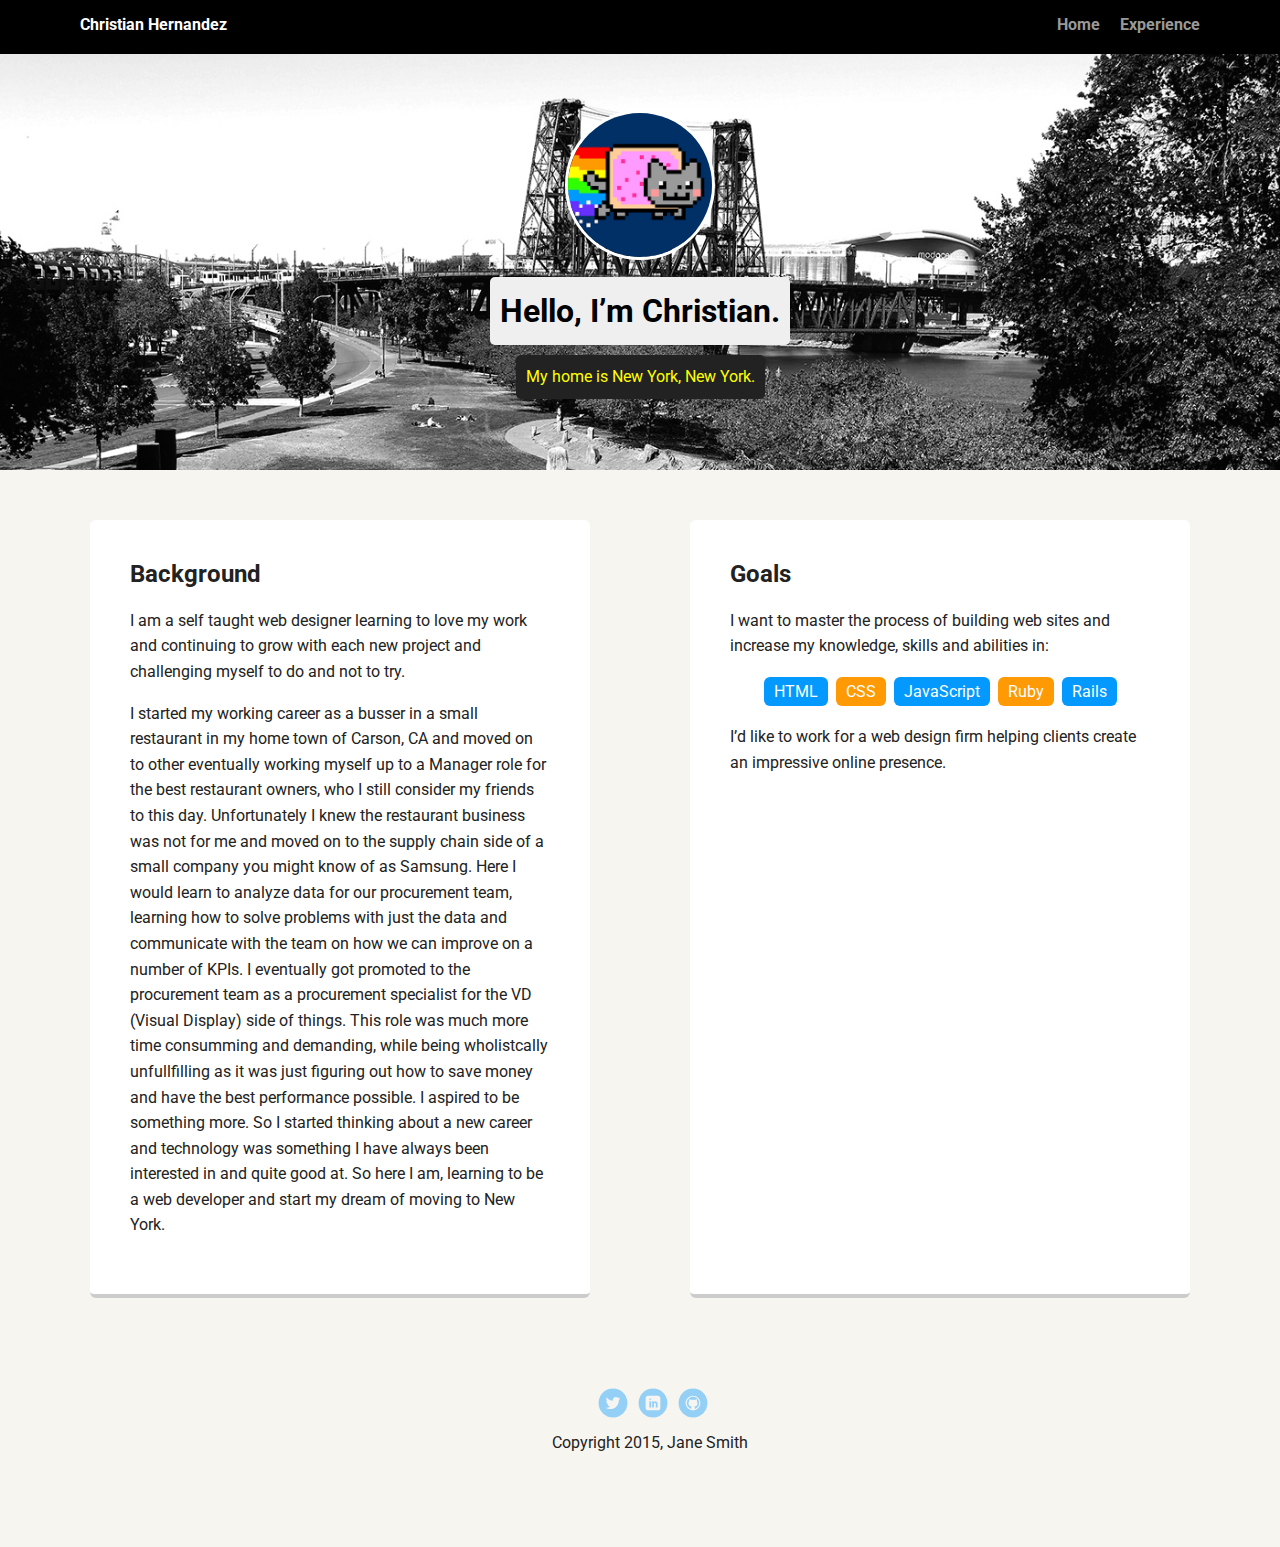
==== portfolio_update_v1/index.html @ cfdc10d5 "Project 1 files" ====
<!doctype html>
<html lang="en">
<head>
  <meta charset="utf-8">
  <title>Christian Hernandez's Profile</title>
  <meta name="viewport" content="width=device-width, initial-scale=1.0">
  <link rel="stylesheet" href="styles.css">
  <link href="https://fonts.googleapis.com/css?family=Muli%7CRoboto:400,300,500,700,900" rel="stylesheet"></head>
  <body>

    <div class="main-nav">
        <ul class="nav">
          <li class="name">Christian Hernandez</li>
          <li><a href="portfolio_update_v1/index.html">Home</a></li>
          <li><a href="portfolio_update_v1/experience.html">Experience</a></li>
        </ul>
    </div>

    <header>
      <img src="images/me.png" alt="Drawing of Jane Smith" class="profile-image">
      <h1 class="tag name">Hello, I’m Christian.</h1>
      <p class="tag location">My home is New York, New York.</p>
    </header>

    <main class="flex">
      <div class="card">
        <h2>Background</h2>
        <p>I am a self taught web designer learning to love my work and continuing to grow with each new project and challenging myself to do and not to try.</p>
        <p>I started my working career as a busser in a small restaurant in my home town of Carson, CA and moved on to other eventually working myself up to a Manager role for the best restaurant owners, who I still consider my friends to this day. Unfortunately I knew the restaurant business was not for me and moved on to
        the supply chain side of a small company you might know of as Samsung. Here I would learn to analyze data for our procurement team, learning how to solve problems with just the data and communicate with the team on how we can improve on a number of KPIs.
        I eventually got promoted to the procurement team as a procurement specialist for the VD (Visual Display) side of things. This role was much more time consumming and demanding, while being wholistcally unfullfilling as it was just figuring out how to save money and have the best performance possible.
        I aspired to be something more. So I started thinking about a new career and technology was something I have always been interested in and quite good at. So here I am, learning to be a web developer and start my dream of moving to New York.</p>
      </div>

      <div class="card">
        <h2>Goals</h2>
        <p>I want to master the process of building web sites and increase my knowledge, skills and abilities in:</p>
        <ul class="skills">
          <li>HTML</li>
          <li>CSS</li>
          <li>JavaScript</li>
          <li>Ruby</li>
          <li>Rails</li>
        </ul>
        <p>I’d like to work for a web design firm helping clients create an impressive online presence.</p>
      </div>

    </main>
    <footer>
      <ul>
        <li><a href="#" class="social twitter">Twitter</a></li>
        <li><a href="#" class="social linkedin">LinkedIn</a></li>
        <li><a href="#" class="social github">Github</a></li>
      </ul>
      <p class="copyright">Copyright 2015, Jane Smith</p>
    </footer>
  </body>
  </html>
---- portfolio_update_v1/styles.css ----
/* Global Layout Set-up */
* { 
  box-sizing: border-box;
}
  
body {
  margin: 0;
  padding: 0;
  text-align: center;
  font-family: 'Roboto', sans-serif;
  color: #222;
  background: #f7f5f0;
}
/* Link Styles */

a {
  text-decoration: none;
  color: #999;
}
a:hover {
  color: #6633ff;
}

/* Section Styles */

.main-nav {
  width: 100%;
  background: black;
  min-height: 30px;
  padding: 10px;
  position: fixed;
  text-align: center;
}
.nav {
  display: flex;
  justify-content: space-around;
  font-weight: 700;
  list-style-type: none;
  margin: 0 auto;
  padding: 0;
}

.nav .name {
    display: block;
    margin-right: auto;
    color: white;
}
.nav li {
  padding: 5px 10px 10px 10px;
}
.nav a {
  transition: all .5s;
}
.nav a:hover {
  color: white
}

header {
  text-align: center;
  background: url('images/portland.jpg') no-repeat top center ;
  background-size: cover;
  overflow: hidden;
  padding-top: 60px;
}
header {
  line-height: 1.5;
}
header .profile-image {
  margin-top: 50px;
  width: 150px;
  height: 150px;
  border-radius: 50%;
  border: 3px solid white;
  transition: all .5s;
}
header .profile-image:hover {
  transform: scale(1.2) rotate(5deg);
}
.tag {
  background-color: #efefef;
  color: black;
  padding: 10px;
  border-radius: 5px;
  display: table;
  margin: 10px auto;
} 
.location {
  background-color: #222;
  color: yellow;
}
.card {
  margin: 30px;
  padding: 20px 40px 40px;
  max-width: 500px;
  text-align: left;
  background: #fff;
  border-bottom: 4px solid #ccc;
  border-radius: 6px;
  transition: all .5s;
}
.card:hover {
  border-color: #ff99ff;
}

ul.skills {
  padding: 0;
  text-align: center;
}

.skills li {
  border-radius: 6px;
  display: inline-block;
  background: #ff9904;
  color: white;
  padding: 5px 10px;
  margin: 2px;
}

.skills li:nth-child(odd) {
  background: #0399ff;
}

footer {
  width: 100%;
  min-height: 30px;
  padding: 20px 0 40px 20px;
}

footer .copyright {
  top: -8px;
  font-size: .75em;
}

footer ul {
  list-style-type: none;
  margin: 0;
  padding: 0;
}

footer ul li {
  display: inline-block;
}

a.social {
  display: inline-block;
  text-indent: -9999px;
  margin-left: 5px;
  width: 30px;
  height: 30px;
  background-size: 30px 30px;
  opacity: .4;
  transition: all .5s;
}
a.twitter {
  background-image: url(images/twitter.svg);
}
a.linkedin {
  background-image: url(images/linkedin.svg);
}
a.github {
  background-image: url(images/github.svg);
}
a.social:hover {
  opacity: 1;
}
.clearfix {
  clear: both;
}

/* Styles for larger screens */
@media screen and (min-width: 720px) {
  
  .flex {
      display: -ms-flexbox;      /* TWEENER - IE 10 */
      display: flex; 
      max-width: 1200px;
      -ms-flex-pack: distribute;
      justify-content: space-around;
      margin: 0 auto;
  }

  header {
    min-height: 470px;
  }

  .nav {
    max-width: 1200px;
    padding: 0 30px;
  }


  main {
    padding-top: 20px;
  }

  main p {
    line-height: 1.6em;
  }

  footer {
    font-size: 1.3em;
    max-width: 1200px;
    margin: 40px auto;
  }

}
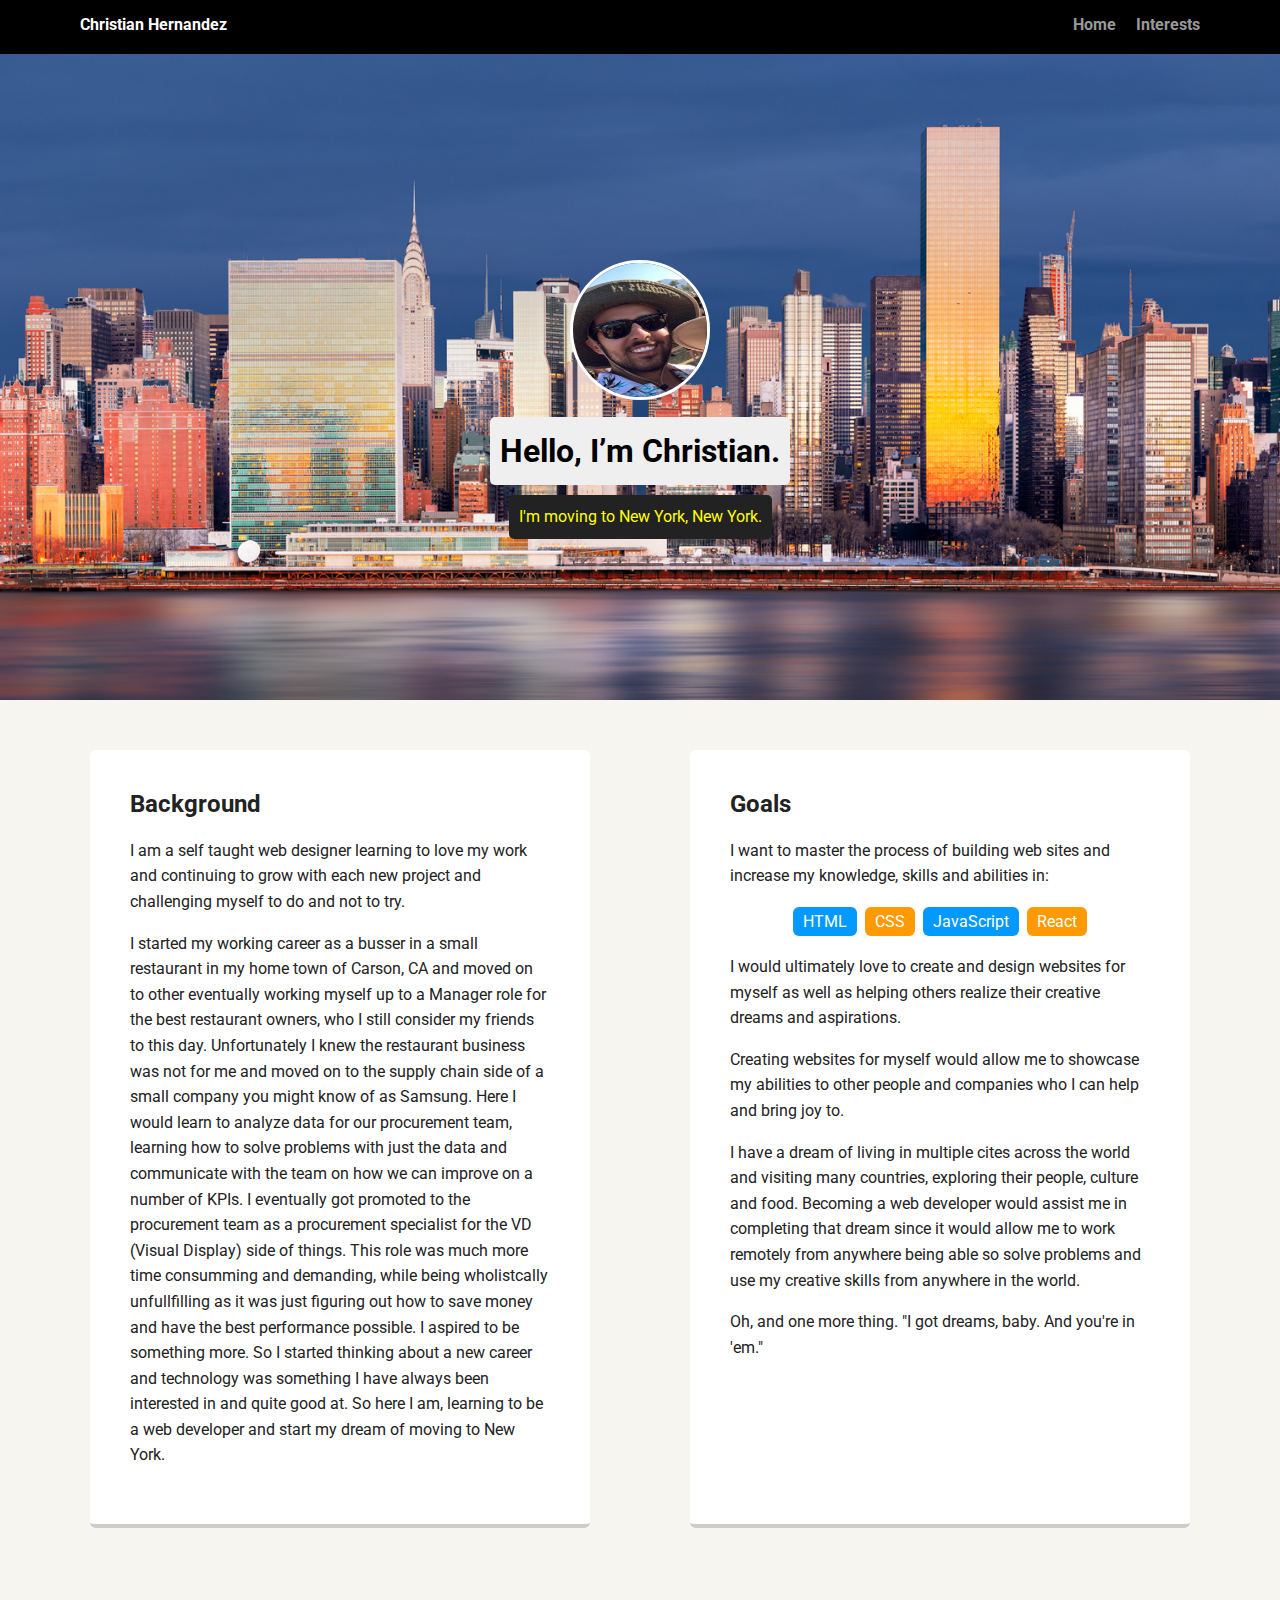
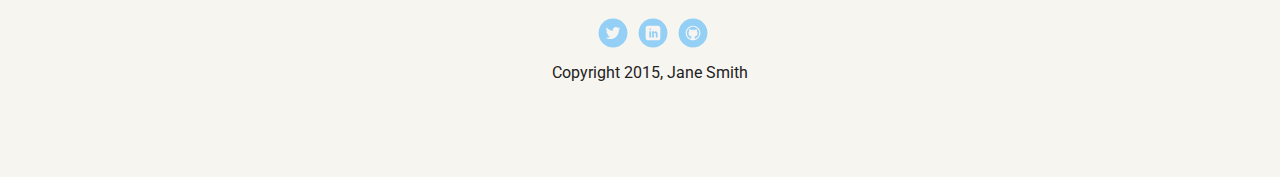
==== commit 39f1faa4: "Final?" ====
--- a/portfolio_update_v1/index.html
+++ b/portfolio_update_v1/index.html
@@ -12,14 +12,14 @@
         <ul class="nav">
           <li class="name">Christian Hernandez</li>
           <li><a href="portfolio_update_v1/index.html">Home</a></li>
-          <li><a href="portfolio_update_v1/experience.html">Experience</a></li>
+          <li><a href="portfolio_update_v1/interests.html">Interests</a></li>
         </ul>
     </div>
 
     <header>
-      <img src="images/me.png" alt="Drawing of Jane Smith" class="profile-image">
+      <img src="images/Me_project1.jpg" alt="Picture of Christian" class="profile-image">
       <h1 class="tag name">Hello, I’m Christian.</h1>
-      <p class="tag location">My home is New York, New York.</p>
+      <p class="tag location">I'm moving to New York, New York.</p>
     </header>
 
     <main class="flex">
@@ -39,18 +39,22 @@
           <li>HTML</li>
           <li>CSS</li>
           <li>JavaScript</li>
-          <li>Ruby</li>
-          <li>Rails</li>
+          <li>React</li>
         </ul>
-        <p>I’d like to work for a web design firm helping clients create an impressive online presence.</p>
+        <p>I would ultimately love to create and design websites for myself as well as helping others realize
+           their creative dreams and aspirations.</p>
+        <p>Creating websites for myself would allow me to showcase my abilities to other people and companies who I can help and bring joy to. </p>
+        <p>I have a dream of living in multiple cites across the world and visiting many countries, exploring their people, culture and food. Becoming a web developer would assist me in completing that dream
+           since it would allow me to work remotely from anywhere being able so solve problems and use my creative skills from anywhere in the world.</p>
+        <p>Oh, and one more thing. "I got dreams, baby. And you're in 'em."</p>
       </div>
 
     </main>
     <footer>
       <ul>
-        <li><a href="#" class="social twitter">Twitter</a></li>
-        <li><a href="#" class="social linkedin">LinkedIn</a></li>
-        <li><a href="#" class="social github">Github</a></li>
+        <li><a href="https://twitter.com/BetterEachDay18" class="social twitter">Twitter</a></li>
+        <li><a href="https://www.linkedin.com/in/christian-hernandez-4815911a1/" class="social linkedin">LinkedIn</a></li>
+        <li><a href="https://github.com/Chrislovesbac0n" class="social github">Github</a></li>
       </ul>
       <p class="copyright">Copyright 2015, Jane Smith</p>
     </footer>
--- a/portfolio_update_v1/styles.css
+++ b/portfolio_update_v1/styles.css
@@ -1,8 +1,8 @@
 /* Global Layout Set-up */
-* { 
+* {
   box-sizing: border-box;
 }
-  
+
 body {
   margin: 0;
   padding: 0;
@@ -57,24 +57,27 @@
 
 header {
   text-align: center;
-  background: url('images/portland.jpg') no-repeat top center ;
-  background-size: cover;
+  background: url('images/new_york_project1.jpg') ;
+  background-repeat: no-repeat;
+  height: 700px;
+  background-position: center;
+  background-size: cover ;
   overflow: hidden;
-  padding-top: 60px;
+  padding-top: 200px;
 }
 header {
   line-height: 1.5;
 }
 header .profile-image {
-  margin-top: 50px;
-  width: 150px;
-  height: 150px;
-  border-radius: 50%;
+  margin-top: 60px;
+  width: 140px;
+  height: 140px;
+  border-radius: 60%;
   border: 3px solid white;
   transition: all .5s;
 }
 header .profile-image:hover {
-  transform: scale(1.2) rotate(5deg);
+  transform: scale(1.5) rotate(10deg);
 }
 .tag {
   background-color: #efefef;
@@ -83,10 +86,49 @@
   border-radius: 5px;
   display: table;
   margin: 10px auto;
-} 
+}
 .location {
   background-color: #222;
   color: yellow;
+}
+.kobe{
+  max-width:10%;
+  float:inherit;
+  height:auto;
+}
+.interstellar{
+  float:inherit;
+  max-width:13%;
+  height:auto;
+}
+.beach{
+  max-width:25%;
+  float:inherit;
+  height:auto;
+}
+.camera{
+  max-width:30%;
+  float:inherit;
+  height:auto;
+}
+.blink182{
+  max-width:21%;
+  position:inherit;
+  height:auto;
+}
+.midcard{
+  position: fixed;
+  top: 10%;
+  left: 46%;
+  padding: 20px 40px 40px;
+  text-align: center;
+  background: #fff;
+  border-bottom: 4px solid #ccc;
+  border-radius: 6px;
+  transition: all .5s;
+}
+.midcard:hover {
+  border-color: #ff99ff;
 }
 .card {
   margin: 30px;
@@ -169,10 +211,10 @@
 
 /* Styles for larger screens */
 @media screen and (min-width: 720px) {
-  
+
   .flex {
       display: -ms-flexbox;      /* TWEENER - IE 10 */
-      display: flex; 
+      display: flex;
       max-width: 1200px;
       -ms-flex-pack: distribute;
       justify-content: space-around;
@@ -204,4 +246,3 @@
   }
 
 }
-
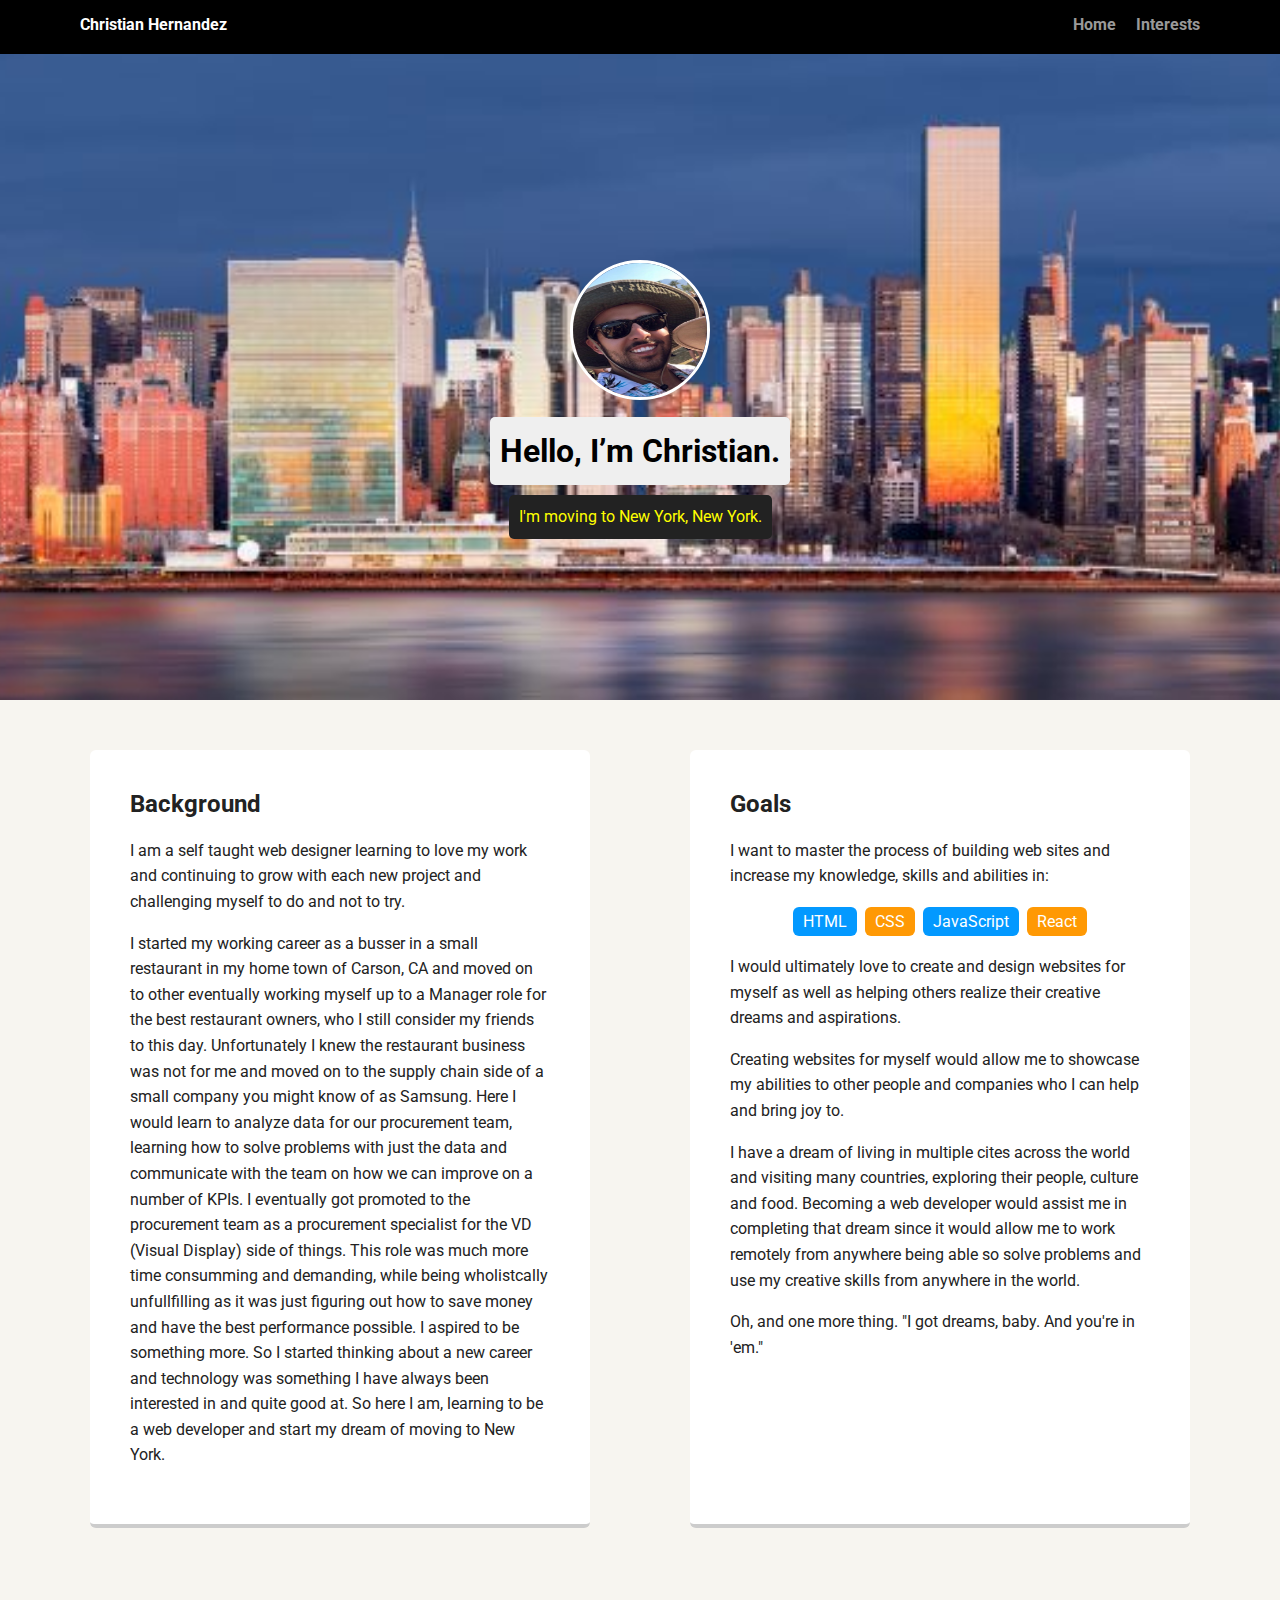
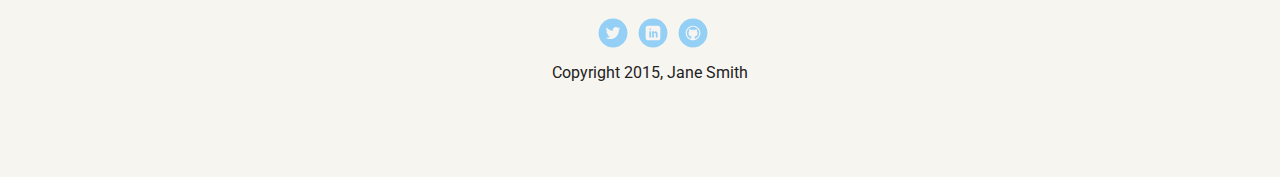
==== commit 245a3569: "Fix" ====
--- a/portfolio_update_v1/index.html
+++ b/portfolio_update_v1/index.html
@@ -5,7 +5,8 @@
   <title>Christian Hernandez's Profile</title>
   <meta name="viewport" content="width=device-width, initial-scale=1.0">
   <link rel="stylesheet" href="styles.css">
-  <link href="https://fonts.googleapis.com/css?family=Muli%7CRoboto:400,300,500,700,900" rel="stylesheet"></head>
+  <link href="https://fonts.googleapis.com/css?family=Muli%7CRoboto:400,300,500,700,900" rel="stylesheet">
+</head>
   <body>
 
     <div class="main-nav">
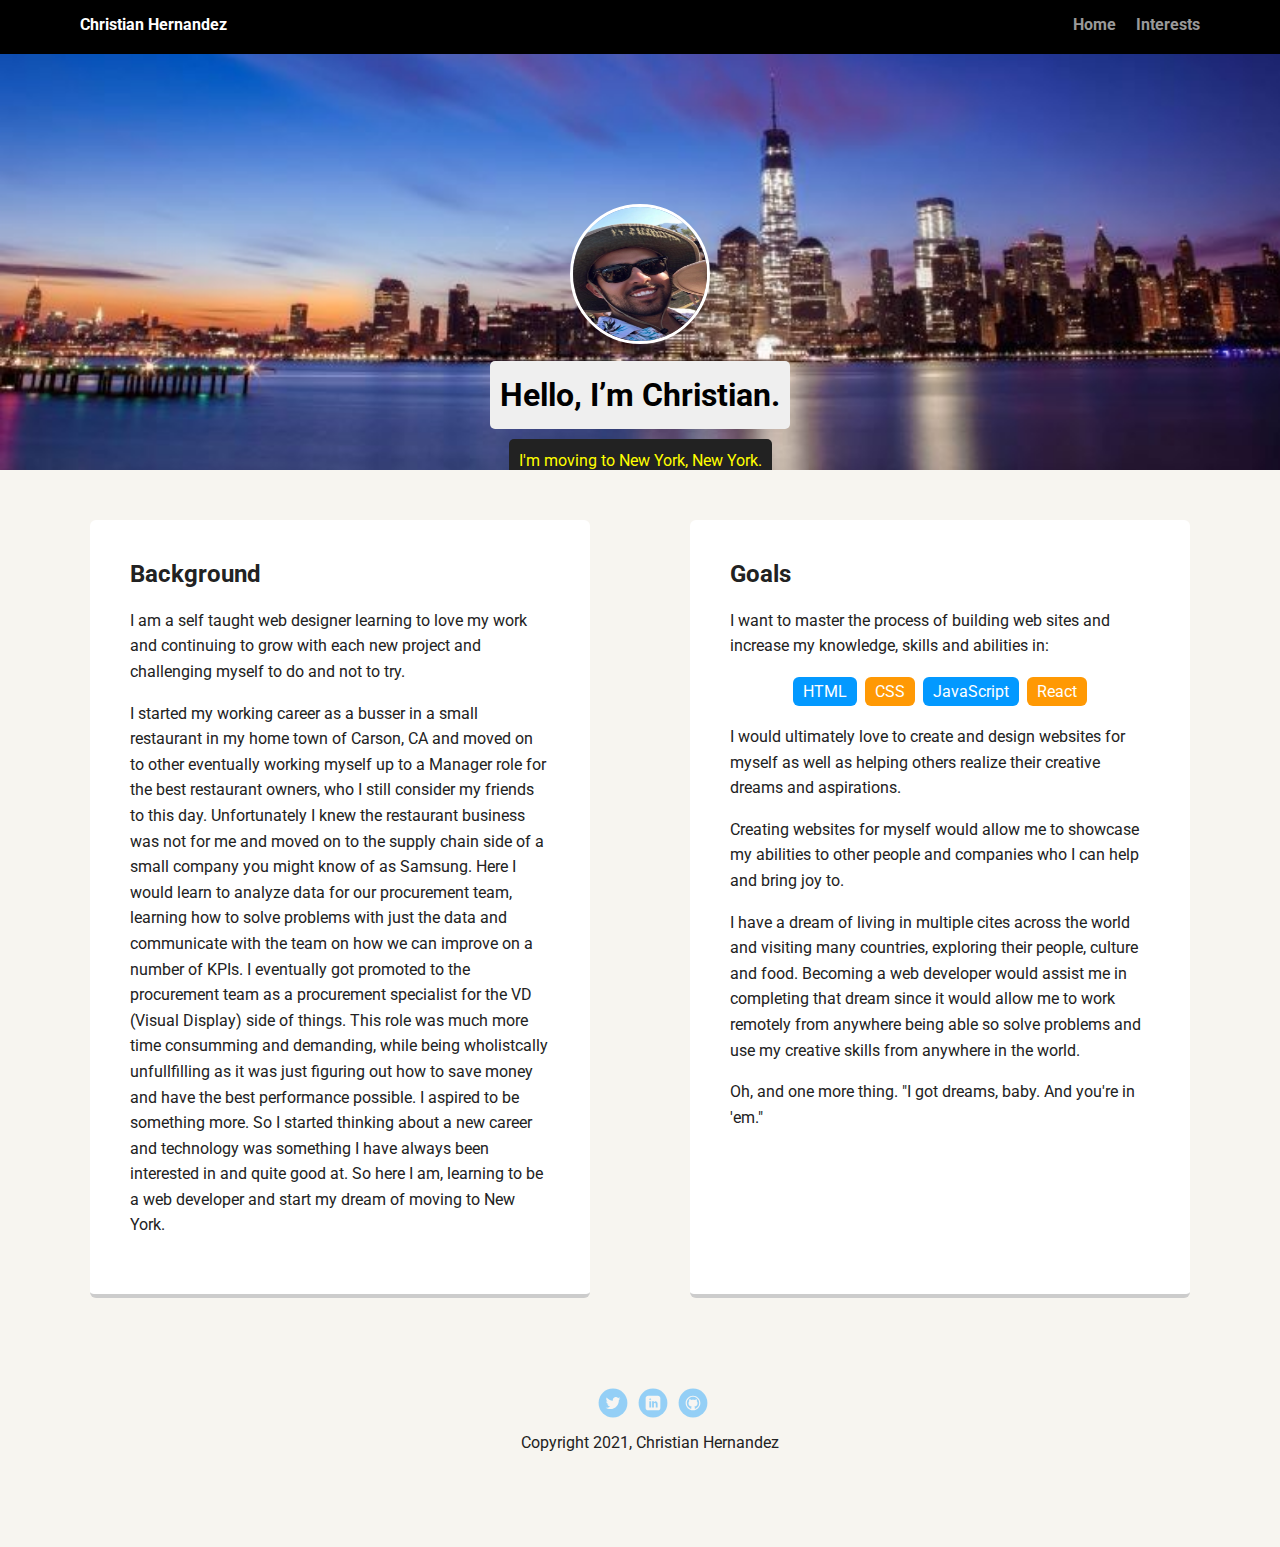
==== commit 95bcb7af: "Fixing links, adding footer in second page" ====
--- a/portfolio_update_v1/index.html
+++ b/portfolio_update_v1/index.html
@@ -12,8 +12,8 @@
     <div class="main-nav">
         <ul class="nav">
           <li class="name">Christian Hernandez</li>
-          <li><a href="portfolio_update_v1/index.html">Home</a></li>
-          <li><a href="portfolio_update_v1/interests.html">Interests</a></li>
+          <li><a href="index.html">Home</a></li>
+          <li><a href="interests.html">Interests</a></li>
         </ul>
     </div>
 
@@ -57,7 +57,7 @@
         <li><a href="https://www.linkedin.com/in/christian-hernandez-4815911a1/" class="social linkedin">LinkedIn</a></li>
         <li><a href="https://github.com/Chrislovesbac0n" class="social github">Github</a></li>
       </ul>
-      <p class="copyright">Copyright 2015, Jane Smith</p>
+      <p class="copyright">Copyright 2021, Christian Hernandez</p>
     </footer>
   </body>
   </html>
--- a/portfolio_update_v1/styles.css
+++ b/portfolio_update_v1/styles.css
@@ -59,11 +59,11 @@
   text-align: center;
   background: url('images/new_york_project1.jpg') ;
   background-repeat: no-repeat;
-  height: 700px;
+  height: 350px;
   background-position: center;
   background-size: cover ;
   overflow: hidden;
-  padding-top: 200px;
+  padding-top: 144px;
 }
 header {
   line-height: 1.5;
